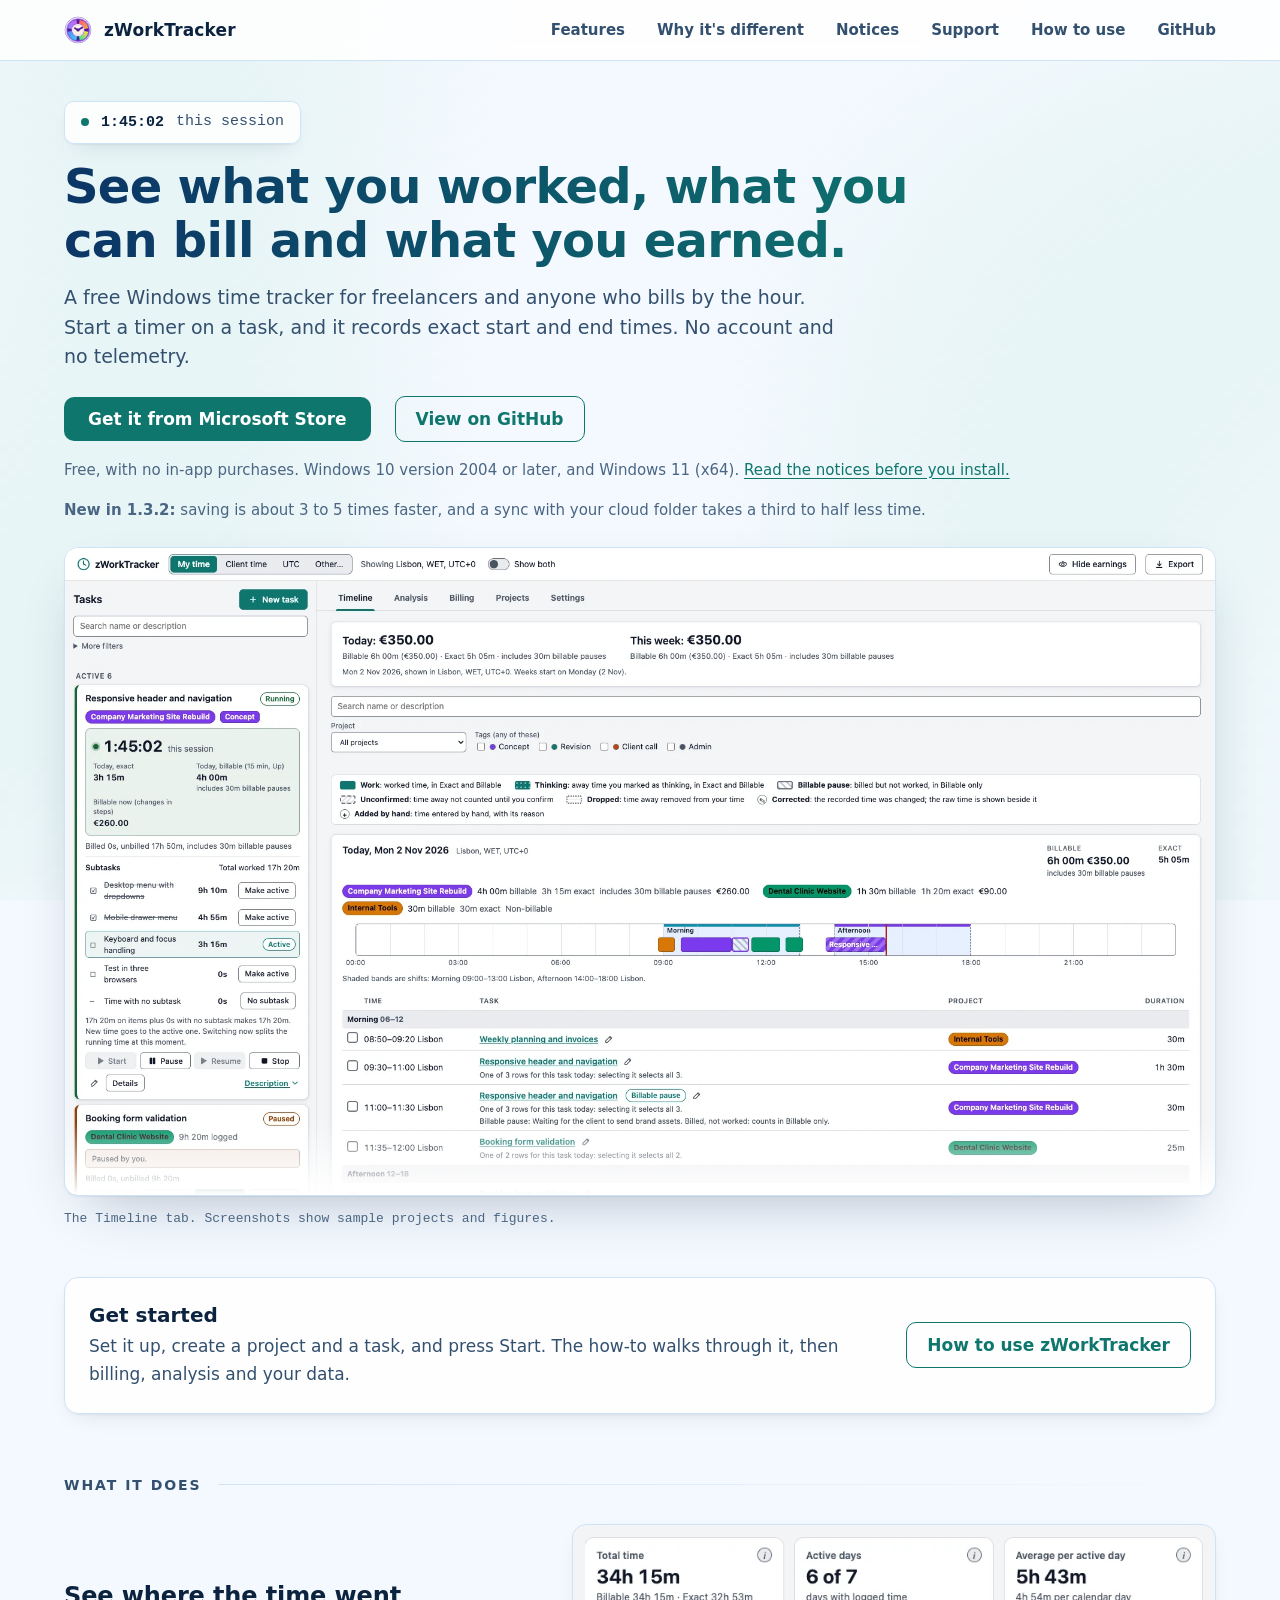
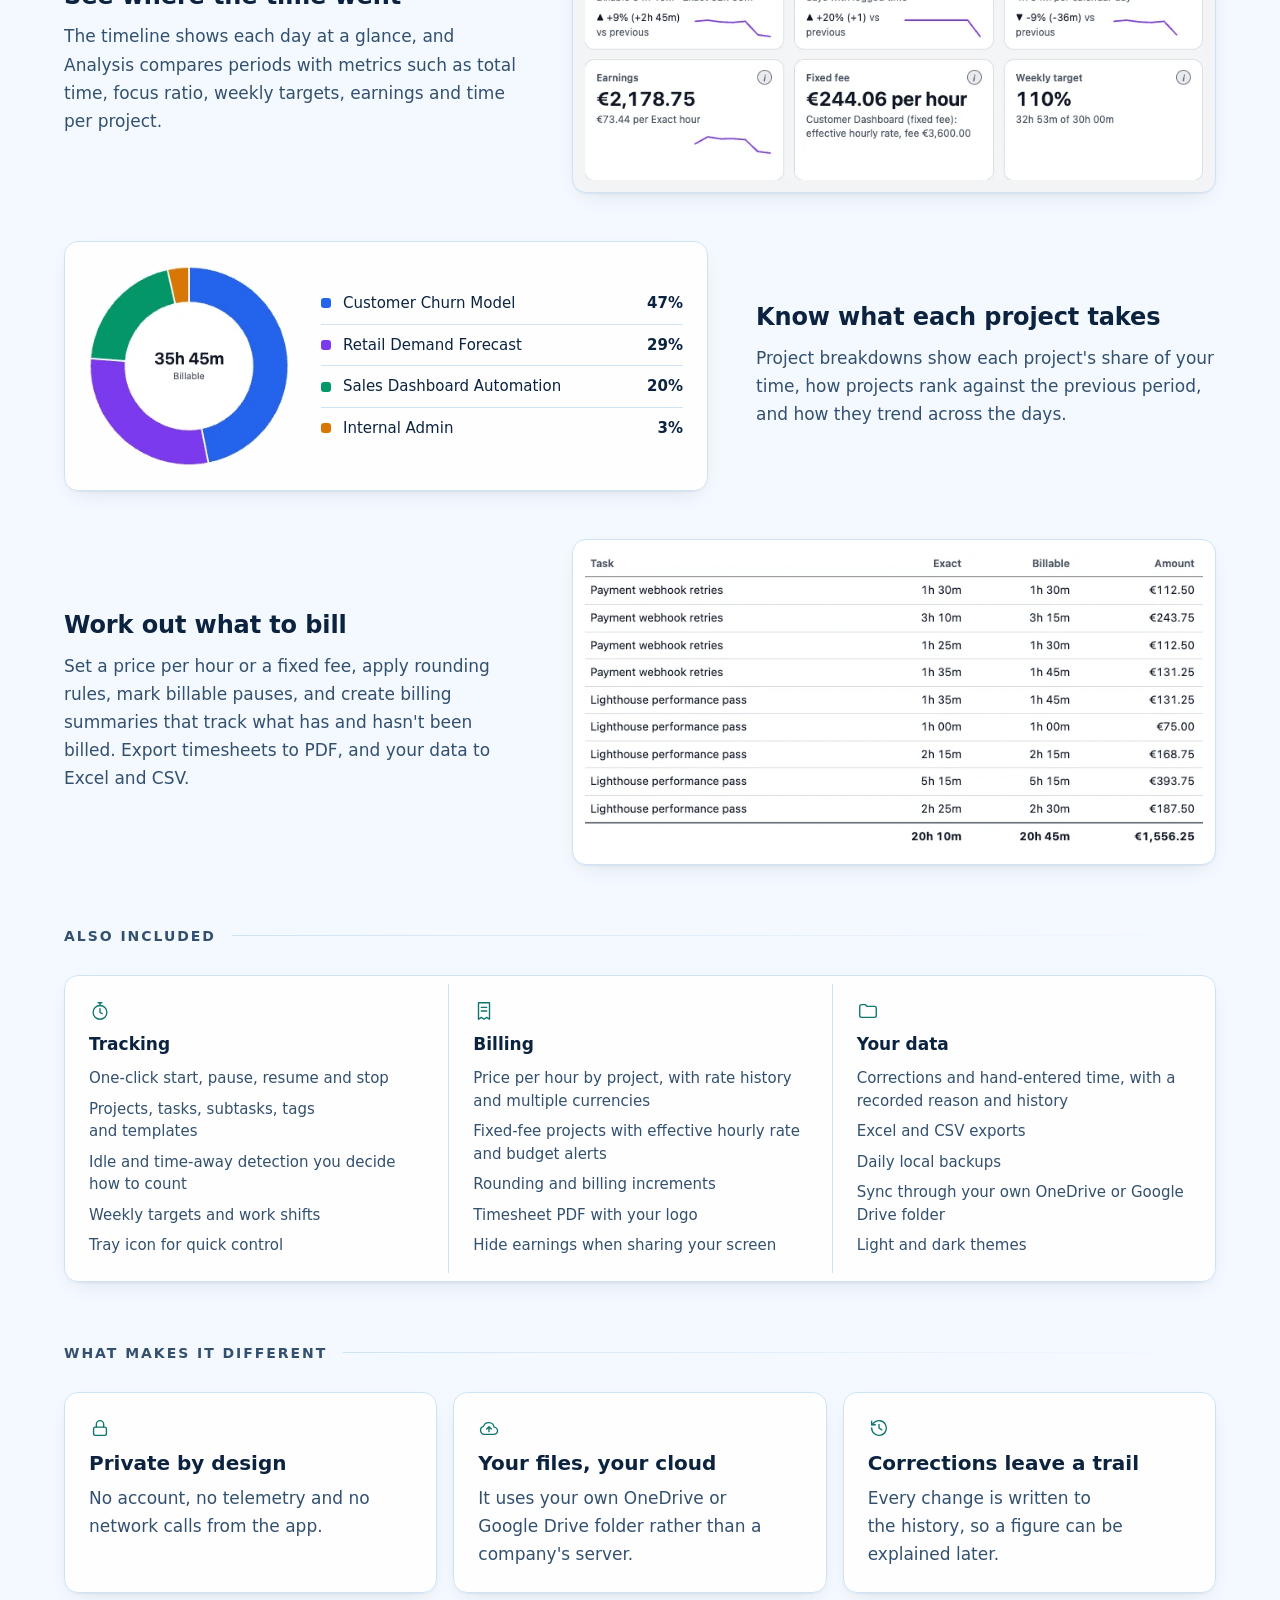
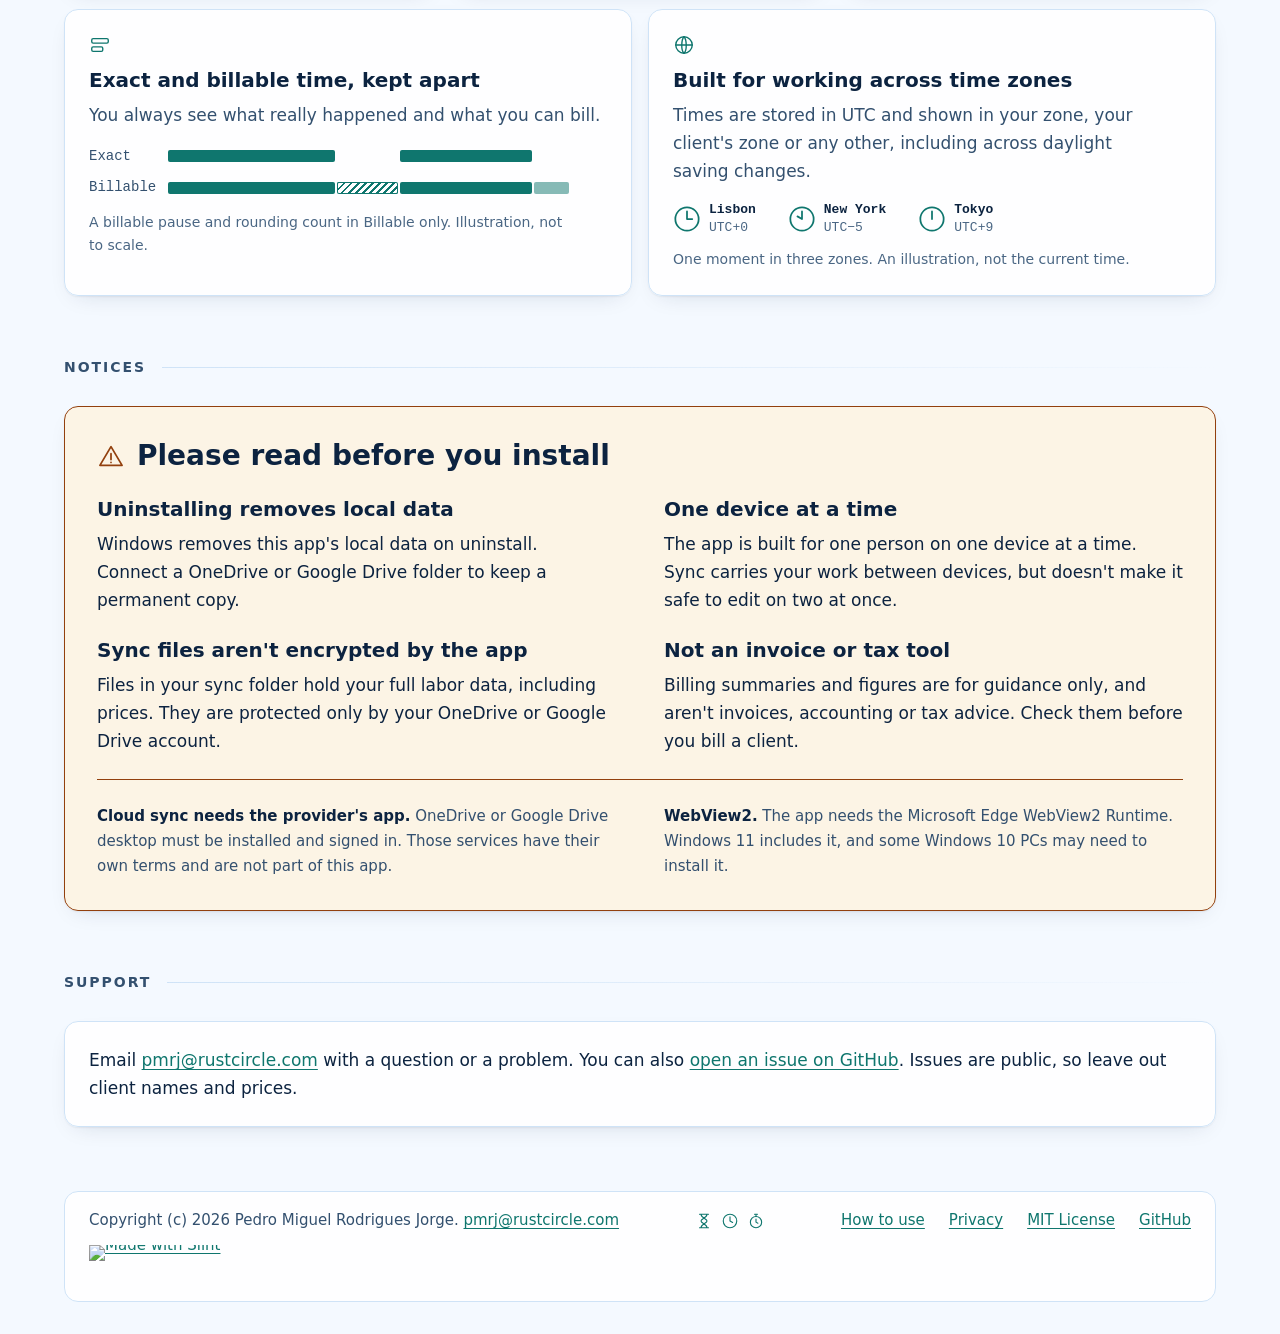
==== site/index.html @ cce9af79 "Set up the zWorkTracker 2.0 repository and write the plan MIT LICENSE, Rust .gitignore, the Slint ro" ====
<!doctype html>
<html lang="en">
<head>
  <meta charset="utf-8">
  <meta name="viewport" content="width=device-width, initial-scale=1">
  <meta name="color-scheme" content="light dark">
  <meta name="theme-color" media="(prefers-color-scheme: light)" content="#f4f9ff">
  <meta name="theme-color" media="(prefers-color-scheme: dark)" content="#0b1a2b">
  <title>zWorkTracker: free time tracker for Windows</title>
  <meta name="description" content="Track labor hours by project and task, see billable time and earnings, and export to Excel, CSV and PDF. Free for Windows. Runs locally with no account and no telemetry.">
  <link rel="canonical" href="https://z.rustcircle.com/">
  <meta property="og:type" content="website">
  <meta property="og:site_name" content="zWorkTracker">
  <meta property="og:title" content="zWorkTracker: free time tracker for Windows">
  <meta property="og:description" content="Track labor hours by project and task, see billable time and earnings, and export to Excel, CSV and PDF. Runs locally with no account and no telemetry.">
  <meta property="og:url" content="https://z.rustcircle.com/">
  <meta property="og:image" content="https://z.rustcircle.com/assets/og-image.jpg">
  <meta property="og:image:width" content="1200">
  <meta property="og:image:height" content="630">
  <meta property="og:image:alt" content="The zWorkTracker Timeline tab with a running timer and a day of tracked work.">
  <meta name="twitter:card" content="summary_large_image">
  <link rel="icon" type="image/svg+xml" href="assets/favicon.svg">
  <link rel="icon" type="image/png" sizes="64x64" href="assets/icon-64.png">
  <link rel="apple-touch-icon" href="assets/apple-touch-icon.png">
  <link rel="stylesheet" href="styles.css">
  <script src="liquid.js" defer></script>
</head>
<body>
  <a class="skip" href="#main">Skip to content</a>
  <canvas class="liquid" aria-hidden="true"></canvas>
  <header class="topbar">
    <div class="wrap topbar-in">
      <a class="brand" href="./"><img src="assets/logo.svg" width="28" height="28" alt=""><span>zWorkTracker</span></a>
      <nav aria-label="Main"><a class="nav-section" href="#features">Features</a><a class="nav-section" href="#different">Why it's different</a><a class="nav-section" href="#notices">Notices</a><a class="nav-section" href="#support">Support</a><a href="howto.html">How to use</a><a href="https://github.com/rustcircle/z-work-tracker">GitHub</a></nav>
    </div>
  </header>

  <main id="main">
    <section class="wrap intro">
      <!-- Decorative: a running timer in the app's style. It does not show real data. -->
      <p class="timer" aria-hidden="true"><span class="run-dot"></span><span class="digits">1:<span class="d"><span class="strip m10"><i>0</i><i>1</i><i>2</i><i>3</i><i>4</i><i>5</i></span></span><span class="d"><span class="strip m1"><i>0</i><i>1</i><i>2</i><i>3</i><i>4</i><i>5</i><i>6</i><i>7</i><i>8</i><i>9</i></span></span>:<span class="d"><span class="strip s10"><i>0</i><i>1</i><i>2</i><i>3</i><i>4</i><i>5</i></span></span><span class="d"><span class="strip s1"><i>0</i><i>1</i><i>2</i><i>3</i><i>4</i><i>5</i><i>6</i><i>7</i><i>8</i><i>9</i></span></span></span><span class="timer-note">this session</span></p>
      <h1>See what you worked, what you can bill and what you earned.</h1>
      <p class="lead">A free Windows time tracker for freelancers and anyone who bills by the hour. Start a timer on a task, and it records exact start and end times. No account and no telemetry.</p>
      <div class="actions">
        <a class="btn" href="https://apps.microsoft.com/detail/9P9RM9G0QBRC">Get it from Microsoft Store</a>
        <a class="btn-outline" href="https://github.com/rustcircle/z-work-tracker">View on GitHub</a>
      </div>
      <p class="req">Free, with no in-app purchases. Windows 10 version 2004 or later, and Windows 11 (x64). <a href="#notices">Read the notices before you install.</a></p>
      <p class="req"><b>New in 1.3.2:</b> saving is about 3 to 5 times faster, and a sync with your cloud folder takes a third to half less time.</p>
    </section>

    <figure class="wrap stage">
      <a class="shot" href="assets/timeline.webp"><picture><source media="(max-width: 640px)" srcset="assets/timeline-phone.webp" width="394" height="690"><img src="assets/timeline.webp" width="1920" height="1080" fetchpriority="high" alt="The zWorkTracker Timeline tab. A running task shows its session timer with exact and billable time. Beside it, the day's summary shows earnings, a coloured timeline of work and pauses, and a table of time entries."></picture></a>
      <figcaption>The Timeline tab. Screenshots show sample projects and figures.</figcaption>
    </figure>

    <section class="wrap start" aria-labelledby="start-title">
      <div class="card start-card">
        <div>
          <h2 id="start-title">Get started</h2>
          <p>Set it up, create a project and a task, and press Start. The how-to walks through it, then billing, analysis and your data.</p>
        </div>
        <a class="btn-outline" href="howto.html">How to use zWorkTracker</a>
      </div>
    </section>

    <section id="features" class="wrap section" aria-labelledby="features-title">
      <h2 id="features-title" class="label">What it does</h2>

      <div class="row">
        <div class="row-copy">
          <h3>See where the time went</h3>
          <p>The timeline shows each day at a glance, and Analysis compares periods with metrics such as total time, focus ratio, weekly targets, earnings and time per project.</p>
        </div>
        <div class="shot tiles"><picture><source media="(max-width: 640px)" srcset="assets/analysis-phone.webp" width="244" height="298"><img src="assets/analysis.webp" width="757" height="298" loading="lazy" decoding="async" alt="Analysis cards for total time, active days, average per active day, earnings, fixed fee and weekly target, with changes compared with the previous period."></picture></div>
      </div>

      <div class="row flip">
        <div class="row-copy">
          <h3>Know what each project takes</h3>
          <p>Project breakdowns show each project's share of your time, how projects rank against the previous period, and how they trend across the days.</p>
        </div>
        <div class="card ring">
          <img class="ring-img" src="assets/project-ring.webp" width="242" height="242" loading="lazy" decoding="async" alt="A donut chart from Analysis showing each project's share of 35h 45m of billable time.">
          <ul class="legend">
            <li><i class="s1c"></i><span>Customer Churn Model</span><b>47%</b></li>
            <li><i class="s2c"></i><span>Retail Demand Forecast</span><b>29%</b></li>
            <li><i class="s3c"></i><span>Sales Dashboard Automation</span><b>20%</b></li>
            <li><i class="s4c"></i><span>Internal Admin</span><b>3%</b></li>
          </ul>
        </div>
      </div>

      <div class="row">
        <div class="row-copy">
          <h3>Work out what to bill</h3>
          <p>Set a price per hour or a fixed fee, apply rounding rules, mark billable pauses, and create billing summaries that track what has and hasn't been billed. Export timesheets to PDF, and your data to Excel and CSV.</p>
        </div>
        <div class="shot"><picture><source media="(max-width: 640px)" srcset="assets/billing-phone.webp" width="432" height="358"><img src="assets/billing.webp" width="737" height="358" loading="lazy" decoding="async" alt="A billing table listing tasks with exact time, billable time and amount for each day, and a total row."></picture></div>
      </div>

      <h3 class="label also-label">Also included</h3>
      <div class="card also">
        <div>
          <h4><svg class="i" aria-hidden="true" focusable="false" width="22" height="22" viewBox="0 0 24 24"><circle cx="12" cy="13.5" r="7.5"/><path d="M10 3h4M12 3v3M12 9.5v4l2.5 1.5"/></svg>Tracking</h4>
          <ul>
            <li>One-click start, pause, resume and stop</li>
            <li>Projects, tasks, subtasks, tags and templates</li>
            <li>Idle and time-away detection you decide how to count</li>
            <li>Weekly targets and work shifts</li>
            <li>Tray icon for quick control</li>
          </ul>
        </div>
        <div>
          <h4><svg class="i" aria-hidden="true" focusable="false" width="22" height="22" viewBox="0 0 24 24"><path d="M6 3h12v18l-3-2-3 2-3-2-3 2Z"/><path d="M9 8h6M9 12h6"/></svg>Billing</h4>
          <ul>
            <li>Price per hour by project, with rate history and multiple currencies</li>
            <li>Fixed-fee projects with effective hourly rate and budget alerts</li>
            <li>Rounding and billing increments</li>
            <li>Timesheet PDF with your logo</li>
            <li>Hide earnings when sharing your screen</li>
          </ul>
        </div>
        <div>
          <h4><svg class="i" aria-hidden="true" focusable="false" width="22" height="22" viewBox="0 0 24 24"><path d="M3 7a2 2 0 0 1 2-2h4l2 2h8a2 2 0 0 1 2 2v8a2 2 0 0 1-2 2H5a2 2 0 0 1-2-2Z"/></svg>Your data</h4>
          <ul>
            <li>Corrections and hand-entered time, with a recorded reason and history</li>
            <li>Excel and CSV exports</li>
            <li>Daily local backups</li>
            <li>Sync through your own OneDrive or Google Drive folder</li>
            <li>Light and dark themes</li>
          </ul>
        </div>
      </div>
    </section>

    <section id="different" class="wrap section" aria-labelledby="different-title">
      <h2 id="different-title" class="label">What makes it different</h2>
      <div class="points">
        <article class="card"><svg class="i" aria-hidden="true" focusable="false" width="22" height="22" viewBox="0 0 24 24"><rect x="5" y="11" width="14" height="9" rx="2"/><path d="M8 11V8a4 4 0 0 1 8 0v3"/></svg><h3>Private by design</h3><p>No account, no telemetry and no network calls from the app.</p></article>
        <article class="card"><svg class="i" aria-hidden="true" focusable="false" width="22" height="22" viewBox="0 0 24 24"><path d="M7 19h10a4 4 0 0 0 .6-8A6 6 0 0 0 6 10.2 4.5 4.5 0 0 0 7 19Z"/><path d="M12 16v-5M9.5 13.2 12 10.7l2.5 2.5"/></svg><h3>Your files, your cloud</h3><p>It uses your own OneDrive or Google Drive folder rather than a company's server.</p></article>
        <article class="card"><svg class="i" aria-hidden="true" focusable="false" width="22" height="22" viewBox="0 0 24 24"><path d="M4 12a8 8 0 1 0 2.5-5.8L4 8.5"/><path d="M4 4.5v4h4M12 8v4l3 2"/></svg><h3>Corrections leave a trail</h3><p>Every change is written to the history, so a figure can be explained later.</p></article>
      </div>
      <div class="demos">
        <article class="card"><svg class="i" aria-hidden="true" focusable="false" width="22" height="22" viewBox="0 0 24 24"><rect x="3" y="5" width="18" height="5" rx="1.5"/><rect x="3" y="14" width="12" height="5" rx="1.5"/></svg><h3>Exact and billable time, kept apart</h3><p>You always see what really happened and what you can bill.</p>
            <div class="bars" aria-hidden="true">
              <span>Exact</span><div class="bar"><i class="w b38"></i><i class="gap b14"></i><i class="w b30"></i></div>
              <span>Billable</span><div class="bar"><i class="w b38"></i><i class="p b14"></i><i class="w b30"></i><i class="r b8"></i></div>
            </div>
            <p class="note">A billable pause and rounding count in Billable only. Illustration, not to scale.</p>
          </article>
        <article class="card"><svg class="i" aria-hidden="true" focusable="false" width="22" height="22" viewBox="0 0 24 24"><circle cx="12" cy="12" r="9"/><path d="M3 12h18M12 3c3 3 3.5 15 0 18M12 3c-3 3-3.5 15 0 18"/></svg><h3>Built for working across time zones</h3><p>Times are stored in UTC and shown in your zone, your client's zone or any other, including across daylight saving changes.</p>
          <div class="world" aria-hidden="true"><div class="wclock"><svg class="i" width="28" height="28" viewBox="0 0 24 24"><circle cx="12" cy="12" r="10"/><path d="M12 12V5.5M12 12L16.5 12"/></svg><span><b>Lisbon</b><br>UTC+0</span></div><div class="wclock"><svg class="i" width="28" height="28" viewBox="0 0 24 24"><circle cx="12" cy="12" r="10"/><path d="M12 12V5.5M12 12L8.1 9.75"/></svg><span><b>New York</b><br>UTC&minus;5</span></div><div class="wclock"><svg class="i" width="28" height="28" viewBox="0 0 24 24"><circle cx="12" cy="12" r="10"/><path d="M12 12V5.5M12 12L12 8"/></svg><span><b>Tokyo</b><br>UTC+9</span></div></div>
          <p class="note">One moment in three zones. An illustration, not the current time.</p>
        </article>
      </div>
    </section>

    <section id="notices" class="wrap section" aria-labelledby="notices-title">
      <h2 id="notices-title" class="label">Notices</h2>
      <div class="card notices">
        <p class="notices-title"><svg class="i" aria-hidden="true" focusable="false" width="28" height="28" viewBox="0 0 24 24"><path d="M12 4 2.5 20h19L12 4Z"/><path d="M12 10v5M12 17.5v.01"/></svg>Please read before you install</p>
        <ul class="notice-list">
          <li><h3>Uninstalling removes local data</h3><p>Windows removes this app's local data on uninstall. Connect a OneDrive or Google Drive folder to keep a permanent copy.</p></li>
          <li><h3>One device at a time</h3><p>The app is built for one person on one device at a time. Sync carries your work between devices, but doesn't make it safe to edit on two at once.</p></li>
          <li><h3>Sync files aren't encrypted by the app</h3><p>Files in your sync folder hold your full labor data, including prices. They are protected only by your OneDrive or Google Drive account.</p></li>
          <li><h3>Not an invoice or tax tool</h3><p>Billing summaries and figures are for guidance only, and aren't invoices, accounting or tax advice. Check them before you bill a client.</p></li>
        </ul>
        <div class="more">
          <p><b>Cloud sync needs the provider's app.</b> OneDrive or Google Drive desktop must be installed and signed in. Those services have their own terms and are not part of this app.</p>
          <p><b>WebView2.</b> The app needs the Microsoft Edge WebView2 Runtime. Windows 11 includes it, and some Windows 10 PCs may need to install it.</p>
        </div>
      </div>
    </section>

    <section id="support" class="wrap section" aria-labelledby="support-title">
      <h2 id="support-title" class="label">Support</h2>
      <div class="card support">
        <p>Email <a href="mailto:pmrj@rustcircle.com">pmrj@rustcircle.com</a> with a question or a problem. You can also <a href="https://github.com/rustcircle/z-work-tracker/issues">open an issue on GitHub</a>. Issues are public, so leave out client names and prices.</p>
      </div>
    </section>
  </main>

  <footer class="wrap footer">
    <div class="footer-in">
      <p>Copyright (c) 2026 Pedro Miguel Rodrigues Jorge. <a href="mailto:pmrj@rustcircle.com">pmrj@rustcircle.com</a></p>
      <p class="trio" aria-hidden="true"><svg class="i" aria-hidden="true" focusable="false" width="18" height="18" viewBox="0 0 24 24"><path d="M6 3h12M6 21h12M8 3c0 5 8 6 8 9s-8 4-8 9M16 3c0 5-8 6-8 9s8 4 8 9"/></svg><svg class="i" aria-hidden="true" focusable="false" width="18" height="18" viewBox="0 0 24 24"><circle cx="12" cy="12" r="9"/><path d="M12 6.5V12l3.5 2"/></svg><svg class="i" aria-hidden="true" focusable="false" width="18" height="18" viewBox="0 0 24 24"><circle cx="12" cy="13.5" r="7.5"/><path d="M10 3h4M12 3v3M12 9.5v4l2.5 1.5"/></svg></p>
      <nav aria-label="Footer"><a href="howto.html">How to use</a><a href="privacy.html">Privacy</a><a href="https://github.com/rustcircle/z-work-tracker/blob/main/LICENSE">MIT License</a><a href="https://github.com/rustcircle/z-work-tracker">GitHub</a></nav>
      <a class="made-with-slint" href="https://slint.dev" target="_blank" rel="noopener" title="zWorkTracker's interface is built with Slint">
        <picture>
          <source media="(prefers-color-scheme: dark)" srcset="https://raw.githubusercontent.com/slint-ui/slint/master/logo/MadeWithSlint-logo-dark.svg">
          <img src="https://raw.githubusercontent.com/slint-ui/slint/master/logo/MadeWithSlint-logo-light.svg" alt="Made with Slint" height="40" loading="lazy">
        </picture>
      </a>
    </div>
  </footer>
</body>
</html>
---- site/styles.css ----
/* zWorkTracker site. A pale, quiet ground with glass cards, in the same family as rustcircle.com,
   with the app's teal as the accent. Spacing: 8 12 16 24 32 48 64 96. Content width 1152. */

:root {
  color-scheme: light dark;
  --bg: #f4f9ff;
  --liquid: #e8f5f6;
  --surface: rgb(255 255 255 / .86);
  --surface-solid: #ffffff;
  --line: #cfe3f7;
  --ink: #0c2340;
  --ink-2: #33506f;
  --ink-3: #4a6684;
  --accent: #0f766e;
  --accent-hover: #0b5f58;
  --on-accent: #ffffff;
  --focus: #0b5fae;
  --warn: #92400e;
  --notice: rgb(253 243 227 / .9);
  --grad-1: #0b3566;
  --grad-2: #0f766e;
  --shadow: 0 1px 2px rgb(12 35 64 / .06), 0 8px 24px -12px rgb(12 35 64 / .18);
  --shadow-lg: 0 1px 2px rgb(12 35 64 / .06), 0 24px 56px -24px rgb(12 35 64 / .3);
  --f-sans: 'Segoe UI Variable Text', 'Segoe UI', system-ui, -apple-system, 'Helvetica Neue', Arial, 'Noto Sans', sans-serif;
  --f-mono: ui-monospace, 'SF Mono', 'Cascadia Mono', Menlo, Consolas, monospace;
}
@media (prefers-color-scheme: dark) {
  :root {
    --bg: #0b1a2b;
    --liquid: #0d2132;
    --surface: rgb(18 36 56 / .86);
    --surface-solid: #122438;
    --line: #234463;
    --ink: #e8f1fb;
    --ink-2: #b6c8dc;
    --ink-3: #9fb4ca;
    --accent: #2dd4bf;
    --accent-hover: #5eead4;
    --on-accent: #06201d;
    --focus: #7cc7ff;
    --warn: #fbbf24;
    --notice: rgb(44 36 22 / .9);
    --grad-1: #e8f1fb;
    --grad-2: #5eead4;
    --shadow: 0 1px 2px rgb(0 0 0 / .3), 0 8px 24px -12px rgb(0 0 0 / .6);
    --shadow-lg: 0 1px 2px rgb(0 0 0 / .3), 0 24px 56px -24px rgb(0 0 0 / .7);
  }
}

*, *::before, *::after { box-sizing: border-box; }
html {
  -webkit-text-size-adjust: 100%; scroll-behavior: smooth;
  background: radial-gradient(60vw 50vw at 75% 20%, var(--liquid), transparent), radial-gradient(50vw 50vw at 15% 75%, var(--liquid), transparent), var(--bg);
  background-attachment: fixed;
}
body { display: flex; flex-direction: column; min-height: 100vh; margin: 0; color: var(--ink); font: 1.0625rem/1.65 var(--f-sans); overflow-wrap: break-word; }
img, svg { display: block; max-width: 100%; }
img { height: auto; }
p { margin: 0; }
h1, h2, h3 { margin: 0; text-wrap: balance; }
p, li { text-wrap: pretty; }
h3 { font-size: 1.25rem; line-height: 1.25; font-weight: 600; }
a { color: var(--accent); text-underline-offset: .18em; }
a:hover { color: var(--accent-hover); }
:focus-visible { outline: 2px solid var(--focus); outline-offset: 2px; border-radius: 4px; }
section[id] { scroll-margin-top: 80px; }

.wrap { width: min(100%, 1200px); margin-inline: auto; padding-inline: 24px; }
.liquid { display: none; position: fixed; inset: 0; z-index: -1; width: 100%; height: 100%; pointer-events: none; }
.liquid.on { display: block; }
.skip { position: absolute; left: 16px; top: -64px; z-index: 10; background: var(--surface-solid); padding: 8px 16px; border-radius: 8px; }
.skip:focus { top: 8px; }

.i { flex: none; fill: none; stroke: currentColor; stroke-width: 1.5; stroke-linecap: round; stroke-linejoin: round; }
.card { padding: 24px; background: var(--surface); border: 1px solid var(--line); border-radius: 14px; box-shadow: var(--shadow); }

/* ---------- Top bar ---------- */
.topbar { position: sticky; top: 0; z-index: 5; background: var(--surface); border-bottom: 1px solid var(--line); -webkit-backdrop-filter: blur(10px); backdrop-filter: blur(10px); }
.topbar-in { display: flex; align-items: center; justify-content: space-between; gap: 16px; height: 60px; }
.brand { display: inline-flex; align-items: center; gap: 12px; color: var(--ink); font-weight: 650; letter-spacing: .01em; text-decoration: none; }
.brand img { border-radius: 7px; }
.topbar nav { display: flex; gap: 32px; font-size: .9375rem; font-weight: 600; }
.topbar nav a { color: var(--ink-2); text-decoration: none; padding-block: 8px; }
.topbar nav a:hover { color: var(--accent); }

/* ---------- Intro ---------- */
.intro { padding-block: 40px 24px; animation: rise .7s cubic-bezier(.2, .8, .2, 1) both; }
.timer { display: inline-flex; align-items: center; gap: 12px; padding: 8px 16px; font-family: var(--f-mono); font-size: .9375rem; background: var(--surface); border: 1px solid var(--line); border-radius: 10px; box-shadow: var(--shadow); }
.timer-note { color: var(--ink-2); }
h1 {
  margin-top: 16px; max-width: 920px;
  font-size: clamp(2.125rem, 1.6rem + 2vw, 3rem); line-height: 1.12; font-weight: 700; letter-spacing: -.015em;
  color: var(--grad-1);
  background: linear-gradient(95deg, var(--grad-1), var(--grad-2)); -webkit-background-clip: text; background-clip: text; -webkit-text-fill-color: transparent;
}
.lead { margin-top: 16px; max-width: 800px; font-size: 1.1875rem; line-height: 1.55; color: var(--ink-2); }
.actions { display: flex; flex-wrap: wrap; align-items: center; gap: 16px 24px; margin-top: 24px; }
.btn { display: inline-flex; align-items: center; min-height: 44px; padding: 8px 24px; border-radius: 10px; background: var(--accent); color: var(--on-accent); font-weight: 600; text-decoration: none; transition: background-color .15s ease; }
.btn:hover { background: var(--accent-hover); color: var(--on-accent); }
.status { display: inline-flex; align-items: center; min-height: 44px; padding: 8px 16px; font-family: var(--f-mono); font-size: .875rem; color: var(--ink-2); background: var(--surface); border: 1px solid var(--line); border-radius: 10px; }
.req { margin-top: 16px; font-size: .9375rem; color: var(--ink-3); }

.digits { --h: 1.3em; display: inline-flex; font-weight: 600; line-height: var(--h); font-variant-numeric: tabular-nums; }
.d { display: inline-block; height: var(--h); overflow: hidden; }
.strip { display: block; }
.strip i { display: block; height: var(--h); font-style: normal; }
.s1  { transform: translateY(calc(var(--h) * -2)); animation: roll10 10s steps(10) -2s infinite; }
.s10 { animation: roll6 60s steps(6) -2s infinite; }
.m1  { transform: translateY(calc(var(--h) * -5)); animation: roll10 600s steps(10) -302s infinite; }
.m10 { transform: translateY(calc(var(--h) * -4)); animation: roll6 3600s steps(6) -2702s infinite; }
.run-dot { width: 8px; height: 8px; border-radius: 50%; background: var(--accent); animation: pulse 2s ease-in-out infinite; }
@keyframes roll10 { from { transform: translateY(0); } to { transform: translateY(calc(var(--h) * -10)); } }
@keyframes roll6 { from { transform: translateY(0); } to { transform: translateY(calc(var(--h) * -6)); } }
@keyframes pulse { 50% { opacity: .4; } }
@keyframes rise { from { opacity: 0; transform: translateY(8px); } }

/* ---------- Screenshots ---------- */
picture { display: block; }
.shot { display: block; overflow: hidden; background: var(--surface-solid); border: 1px solid var(--line); border-radius: 14px; box-shadow: var(--shadow); transition: border-color .15s ease; }
a.shot:hover { border-color: var(--accent); }
.shot img { width: 100%; }
.row .shot { padding: 12px; }
.tiles { background: #f3f4f6; }

/* The project share ring: the capture's ring, with its legend as real text. */
.ring { display: flex; align-items: center; gap: 32px; }
.ring-img { flex: none; width: 200px; height: 200px; border-radius: 50%; }
.legend { flex: 1; min-width: 0; margin: 0; padding: 0; list-style: none; font-size: .9375rem; }
.legend li { display: flex; align-items: baseline; gap: 12px; padding-block: 8px; }
.legend li + li { border-top: 1px solid var(--line); }
.legend i { flex: none; width: 10px; height: 10px; border-radius: 3px; align-self: center; }
.legend span { flex: 1; min-width: 0; }
.legend b { font-weight: 600; font-variant-numeric: tabular-nums; }
.s1c { background: #2563eb; } .s2c { background: #7c3aed; } .s3c { background: #059669; } .s4c { background: #d97706; }
.stage { margin-block: 0; }
.stage .shot { box-shadow: var(--shadow-lg); }
/* The capture stops mid-row, so it fades out instead of cutting through a button. */
@media (min-width: 641px) { .stage img { -webkit-mask-image: linear-gradient(#000 calc(100% - 72px), transparent); mask-image: linear-gradient(#000 calc(100% - 72px), transparent); } }
.stage figcaption { margin-top: 12px; font-family: var(--f-mono); font-size: .8125rem; color: var(--ink-3); }

/* ---------- Sections ---------- */
.section { padding-top: 64px; }
.label { display: flex; align-items: center; gap: 16px; font-size: .875rem; line-height: 1; font-weight: 700; letter-spacing: .14em; text-transform: uppercase; color: var(--ink-2); }
.label::after { content: ''; flex: 1; height: 1px; background: linear-gradient(90deg, var(--line), transparent); }

.row { display: grid; grid-template-columns: minmax(0, 5fr) minmax(0, 7fr); gap: 48px; align-items: center; margin-top: 32px; }
.row + .row { margin-top: 48px; }
.row.flip { grid-template-columns: minmax(0, 7fr) minmax(0, 5fr); }
.row.flip .row-copy { order: 2; }
.row-copy h3 { font-size: 1.5rem; line-height: 1.2; font-weight: 650; letter-spacing: -.005em; }
.row-copy p { margin-top: 12px; color: var(--ink-2); }

.also-label { margin-top: 64px; }
.also { display: grid; grid-template-columns: repeat(3, minmax(0, 1fr)); gap: 0; margin-top: 32px; padding: 8px 0; }
.also > div { padding: 16px 24px; }
.also > div + div { border-left: 1px solid var(--line); }
.also h4 { margin: 0; font-size: 1.0625rem; line-height: 1.25; font-weight: 600; }
.also .i { color: var(--accent); margin-bottom: 12px; }
.also ul { margin: 12px 0 0; padding: 0; list-style: none; color: var(--ink-2); font-size: .9375rem; line-height: 1.5; }
.also li { margin-top: 8px; }

.points, .demos { display: grid; gap: 16px; }
.points { grid-template-columns: repeat(3, minmax(0, 1fr)); margin-top: 32px; }
.demos { grid-template-columns: repeat(2, minmax(0, 1fr)); margin-top: 16px; }
.points .i, .demos > article > .i { color: var(--accent); margin-bottom: 12px; }
.points p, .demos p { margin-top: 8px; color: var(--ink-2); }
.demos .note { margin-top: 12px; font-size: .875rem; color: var(--ink-3); }
.bars { margin-top: 16px; display: grid; grid-template-columns: auto minmax(0, 1fr); align-items: center; gap: 8px 12px; font-family: var(--f-mono); font-size: .875rem; color: var(--ink-2); }
.bar { display: flex; gap: 2px; height: 12px; }
.bar i { display: block; height: 100%; border-radius: 2px; }
.b38 { width: 38%; } .b30 { width: 30%; } .b14 { width: 14%; } .b8 { width: 8%; }
.bar .w { background: var(--accent); }
.bar .p { background: repeating-linear-gradient(135deg, var(--accent) 0 2px, transparent 2px 5px); box-shadow: inset 0 0 0 1px var(--accent); }
.bar .r { background: var(--accent); opacity: .5; }
.world { display: flex; flex-wrap: wrap; gap: 12px 32px; margin-top: 16px; }
.wclock { display: flex; align-items: center; gap: 8px; font-family: var(--f-mono); font-size: .8125rem; line-height: 1.35; color: var(--ink-3); }
.wclock b { color: var(--ink); font-weight: 600; }
.wclock .i { margin: 0; color: var(--accent); }

/* ---------- Notices ---------- */
.notices { margin-top: 32px; padding: 32px; background: var(--notice); border-color: var(--warn); }
.notices-title { display: flex; align-items: center; gap: 12px; font-size: clamp(1.375rem, 1.2rem + .8vw, 1.75rem); line-height: 1.2; font-weight: 700; }
.notices-title .i { color: var(--warn); }
.notice-list { display: grid; grid-template-columns: repeat(2, minmax(0, 1fr)); gap: 24px 48px; margin: 24px 0 0; padding: 0; list-style: none; }
.notice-list p { margin-top: 8px; }
.more { display: grid; grid-template-columns: repeat(2, minmax(0, 1fr)); gap: 12px 48px; margin-top: 24px; padding-top: 24px; border-top: 1px solid var(--warn); font-size: .9375rem; color: var(--ink-2); }
.more b { color: var(--ink); font-weight: 600; }

.support { margin-top: 32px; }


/* ---------- Get started pointer ---------- */
.btn-outline { flex: none; display: inline-flex; align-items: center; min-height: 44px; padding: 8px 20px; border: 1px solid var(--accent); border-radius: 10px; color: var(--accent); font-weight: 600; text-decoration: none; transition: background-color .15s ease, color .15s ease; }
.btn-outline:hover { background: var(--accent); color: var(--on-accent); }
.start { padding-top: 48px; }
.start-card { display: flex; align-items: center; justify-content: space-between; gap: 16px 48px; }
.start-card h2 { font-size: 1.25rem; line-height: 1.3; font-weight: 650; }
.start-card p { margin-top: 4px; color: var(--ink-2); }
.topbar nav a[aria-current="page"] { color: var(--accent); }

/* ---------- How-to ---------- */
.doc { max-width: 798px; padding-block: 48px 0; }
.doc-head .lead { max-width: none; }
.doc h1 { margin-top: 0; }
.toc { margin-top: 32px; }
.toc-title { font-size: .875rem; line-height: 1; font-weight: 700; letter-spacing: .14em; text-transform: uppercase; color: var(--ink-2); }
.toc-grid { display: grid; grid-template-columns: repeat(3, minmax(0, 1fr)); gap: 24px 32px; margin-top: 16px; }
.toc-group { font-weight: 650; }
.toc ul { margin: 8px 0 0; padding: 0; list-style: none; font-size: .9375rem; line-height: 1.45; }
.toc li { margin-top: 6px; }
.toc li a { color: var(--ink-2); text-decoration: none; }
.toc li a:hover { color: var(--accent); text-decoration: underline; }
.doc-section { padding-top: 64px; scroll-margin-top: 80px; }
.doc h3 { margin-top: 40px; scroll-margin-top: 80px; font-size: 1.375rem; line-height: 1.25; font-weight: 650; }
.doc-section > .label + h3 { margin-top: 24px; }
.doc p, .doc .plain, .doc .steps, .callout { max-width: 38rem; }
.doc h3 + p, .doc p + p, .doc p + ul, .doc p + ol, .doc ol + p, .doc ul + p, .doc .table-wrap + p, .doc-figure + p, .doc h3 + ol, .doc h3 + .table-wrap { margin-top: 12px; }
.doc p { color: var(--ink-2); }
.doc b { color: var(--ink); font-weight: 600; }
.steps { margin: 0; padding-left: 24px; color: var(--ink-2); }
.steps li { margin-top: 8px; padding-left: 4px; }
.steps li::marker { color: var(--accent); font-weight: 600; font-variant-numeric: tabular-nums; }
.plain { margin: 0; padding-left: 20px; color: var(--ink-2); }
.plain li { margin-top: 8px; }
.plain li::marker { color: var(--accent); }
.callout { margin-top: 16px !important; padding: 12px 16px; border-left: 3px solid var(--warn); background: var(--notice); border-radius: 0 10px 10px 0; color: var(--ink) !important; }
.table-wrap { overflow-x: auto; background: var(--surface); border: 1px solid var(--line); border-radius: 14px; }
.doc table { width: 100%; border-collapse: collapse; font-size: .9375rem; }
.doc th, .doc td { padding: 10px 16px; text-align: left; vertical-align: top; }
.doc th { font-weight: 600; color: var(--ink); border-bottom: 1px solid var(--line); }
.doc tbody tr + tr td { border-top: 1px solid var(--line); }
.doc td { color: var(--ink-2); }
.doc-figure { margin: 24px 0 0; }
.doc-figure img { width: 100%; border: 1px solid var(--line); border-radius: 14px; box-shadow: var(--shadow); background: var(--surface-solid); }
.doc-figure-sm { max-width: 600px; }
.doc-figure figcaption { margin-top: 8px; font-family: var(--f-mono); font-size: .8125rem; color: var(--ink-3); }
.doc .back { margin-top: 24px; font-family: var(--f-mono); font-size: .8125rem; }
.doc-end { margin-top: 64px; padding-top: 24px; border-top: 1px solid var(--line); }

/* ---------- Footer ---------- */
.footer { padding-block: 64px 32px; }
.footer-in { display: flex; flex-wrap: wrap; align-items: center; justify-content: space-between; gap: 12px 32px; padding: 16px 24px; font-size: .9375rem; color: var(--ink-2); background: var(--surface); border: 1px solid var(--line); border-radius: 14px; }
.footer nav { display: flex; flex-wrap: wrap; gap: 4px 24px; }
.trio { display: inline-flex; gap: 8px; color: var(--accent); }

/* ---------- Privacy ---------- */
body > main { flex: 1 0 auto; width: 100%; }
.policy-title { margin: 0 0 24px; }
.policy { max-width: 760px; padding: 32px; }
.policy p + p { margin-top: 16px; }

/* ---------- Narrow screens ---------- */
@media (max-width: 860px) {
  .nav-section { display: none; }
  .intro { padding-block: 32px; }
  .section { padding-top: 48px; }
  .lead { font-size: 1.0625rem; }
  .row, .row.flip { grid-template-columns: minmax(0, 1fr); gap: 16px; margin-top: 24px; }
  .row + .row { margin-top: 32px; }
  .row.flip .row-copy { order: 0; }
  .also, .points, .demos, .notice-list, .more { grid-template-columns: minmax(0, 1fr); }
  .also-label { margin-top: 48px; }
  .also > div { padding: 16px 24px; }
  .also > div + div { border-left: 0; border-top: 1px solid var(--line); }
  .notices { padding: 24px; }
  .start-card { flex-direction: column; align-items: flex-start; }
  .toc-grid { grid-template-columns: repeat(2, minmax(0, 1fr)); }
  .doc { padding-top: 32px; }
  .doc-section { padding-top: 48px; }
  .footer { padding-top: 48px; }
  .footer-in { align-items: flex-start; flex-direction: column; }
  .trio { display: none; }
}
@media (max-width: 640px) {
  .wrap { padding-inline: 16px; }
  .toc-grid { grid-template-columns: minmax(0, 1fr); }
  .doc-figure picture img[src$="timeline.webp"] { max-width: 400px; }
  .doc th, .doc td { padding: 8px 12px; }
  .ring { flex-direction: column; gap: 16px; align-items: stretch; }
  .ring-img { margin-inline: auto; }
  .row .shot { padding: 12px; }
  .world { display: grid; grid-template-columns: repeat(3, minmax(0, 1fr)); gap: 8px; }
  .wclock { flex-direction: column; align-items: flex-start; }
  .stage .shot { max-width: 400px; margin-inline: auto; }
}

@media (prefers-reduced-motion: reduce) {
  html { scroll-behavior: auto; }
  *, *::before, *::after { animation: none !important; transition: none !important; }
}
@media (prefers-color-scheme: dark) {
  /* The app screenshots are light-theme captures: take the glare off on a dark page. */
  .shot img, .ring-img { filter: brightness(.86); }
  .stage img { -webkit-mask-image: linear-gradient(#000 calc(100% - 32px), transparent); mask-image: linear-gradient(#000 calc(100% - 32px), transparent); }
  .row .shot { background: #dbdbdb; }
  .row .tiles { background: #d1d2d4; }
  .doc-figure img { filter: brightness(.86); }
}
@media (forced-colors: active) {
  .bar .w, .bar .r { background: CanvasText; }
  .bar .p { background: none; border: 1px solid CanvasText; }
  h1 { -webkit-text-fill-color: CanvasText; background: none; }
}

/* "Made with Slint" badge, required by the Slint Royalty-free License 2.0 */
.made-with-slint { display: inline-flex; line-height: 0; }
.made-with-slint img { height: 40px; width: auto; }
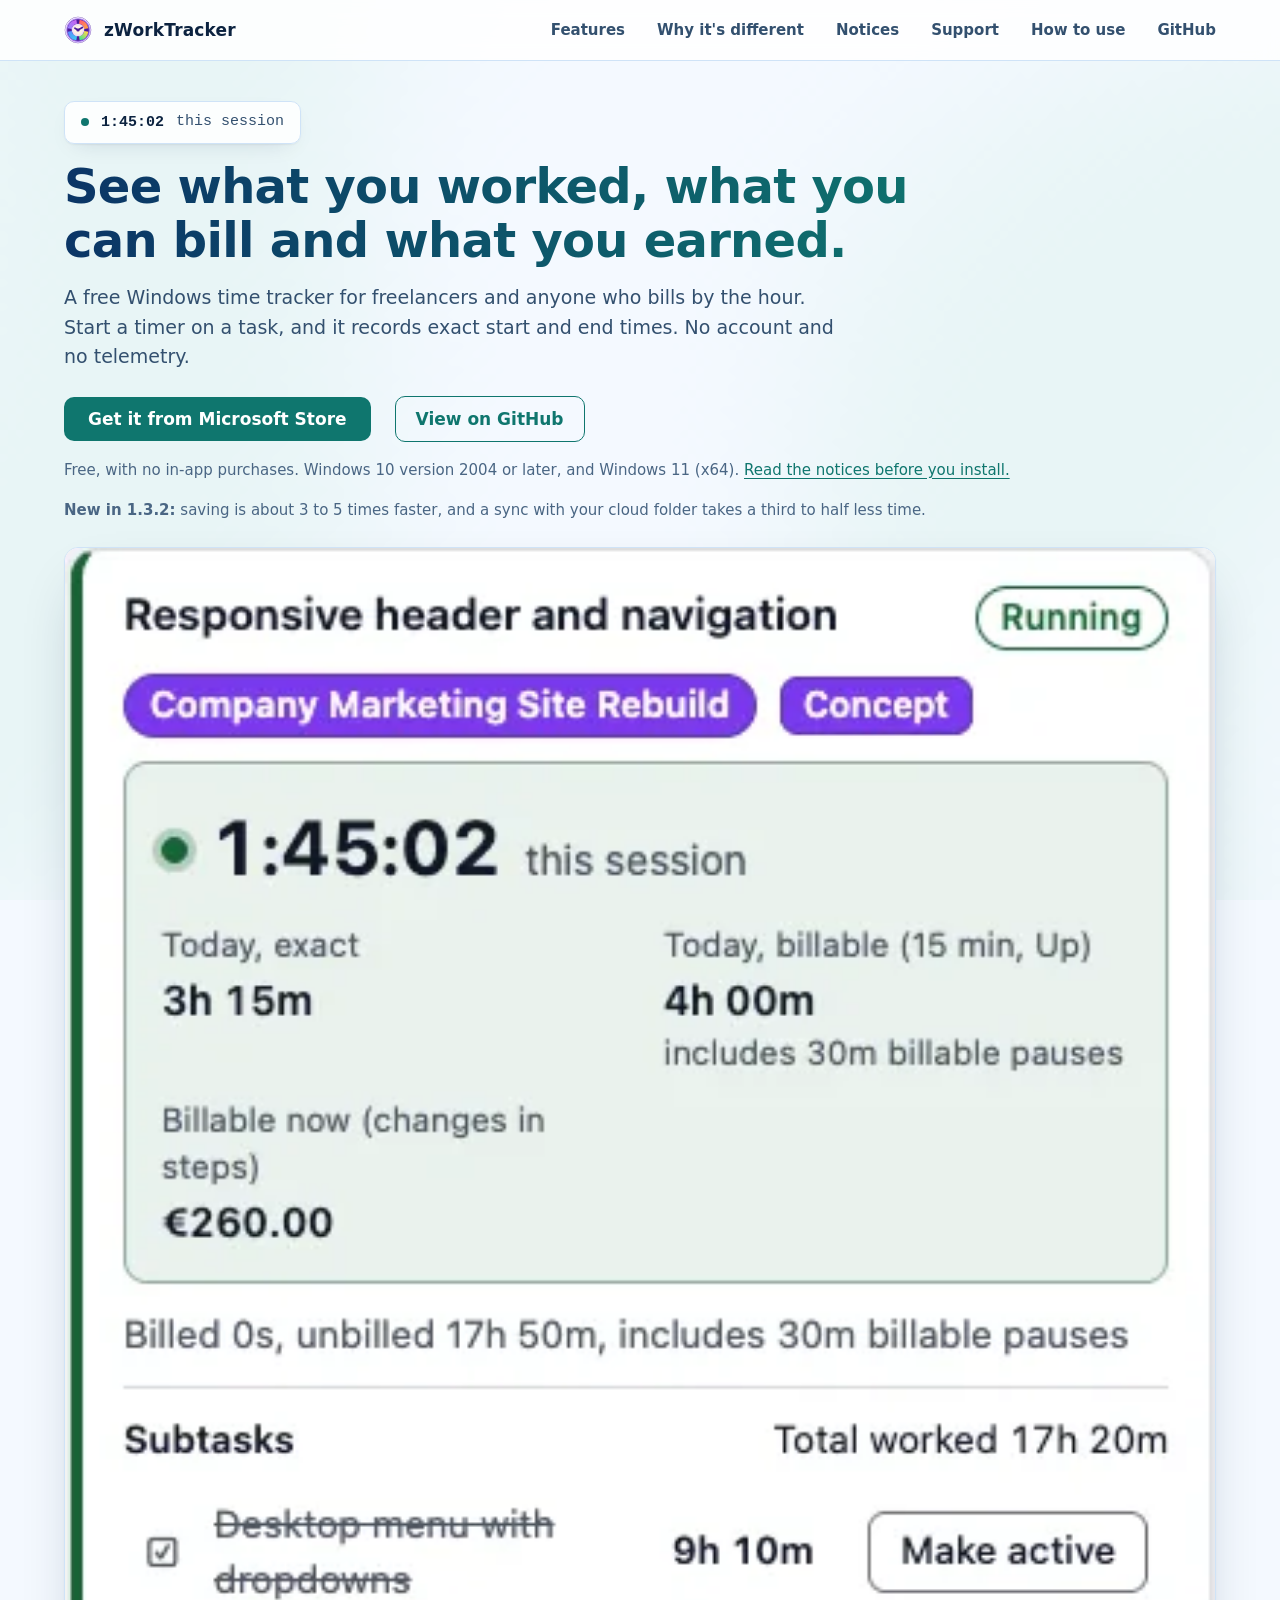
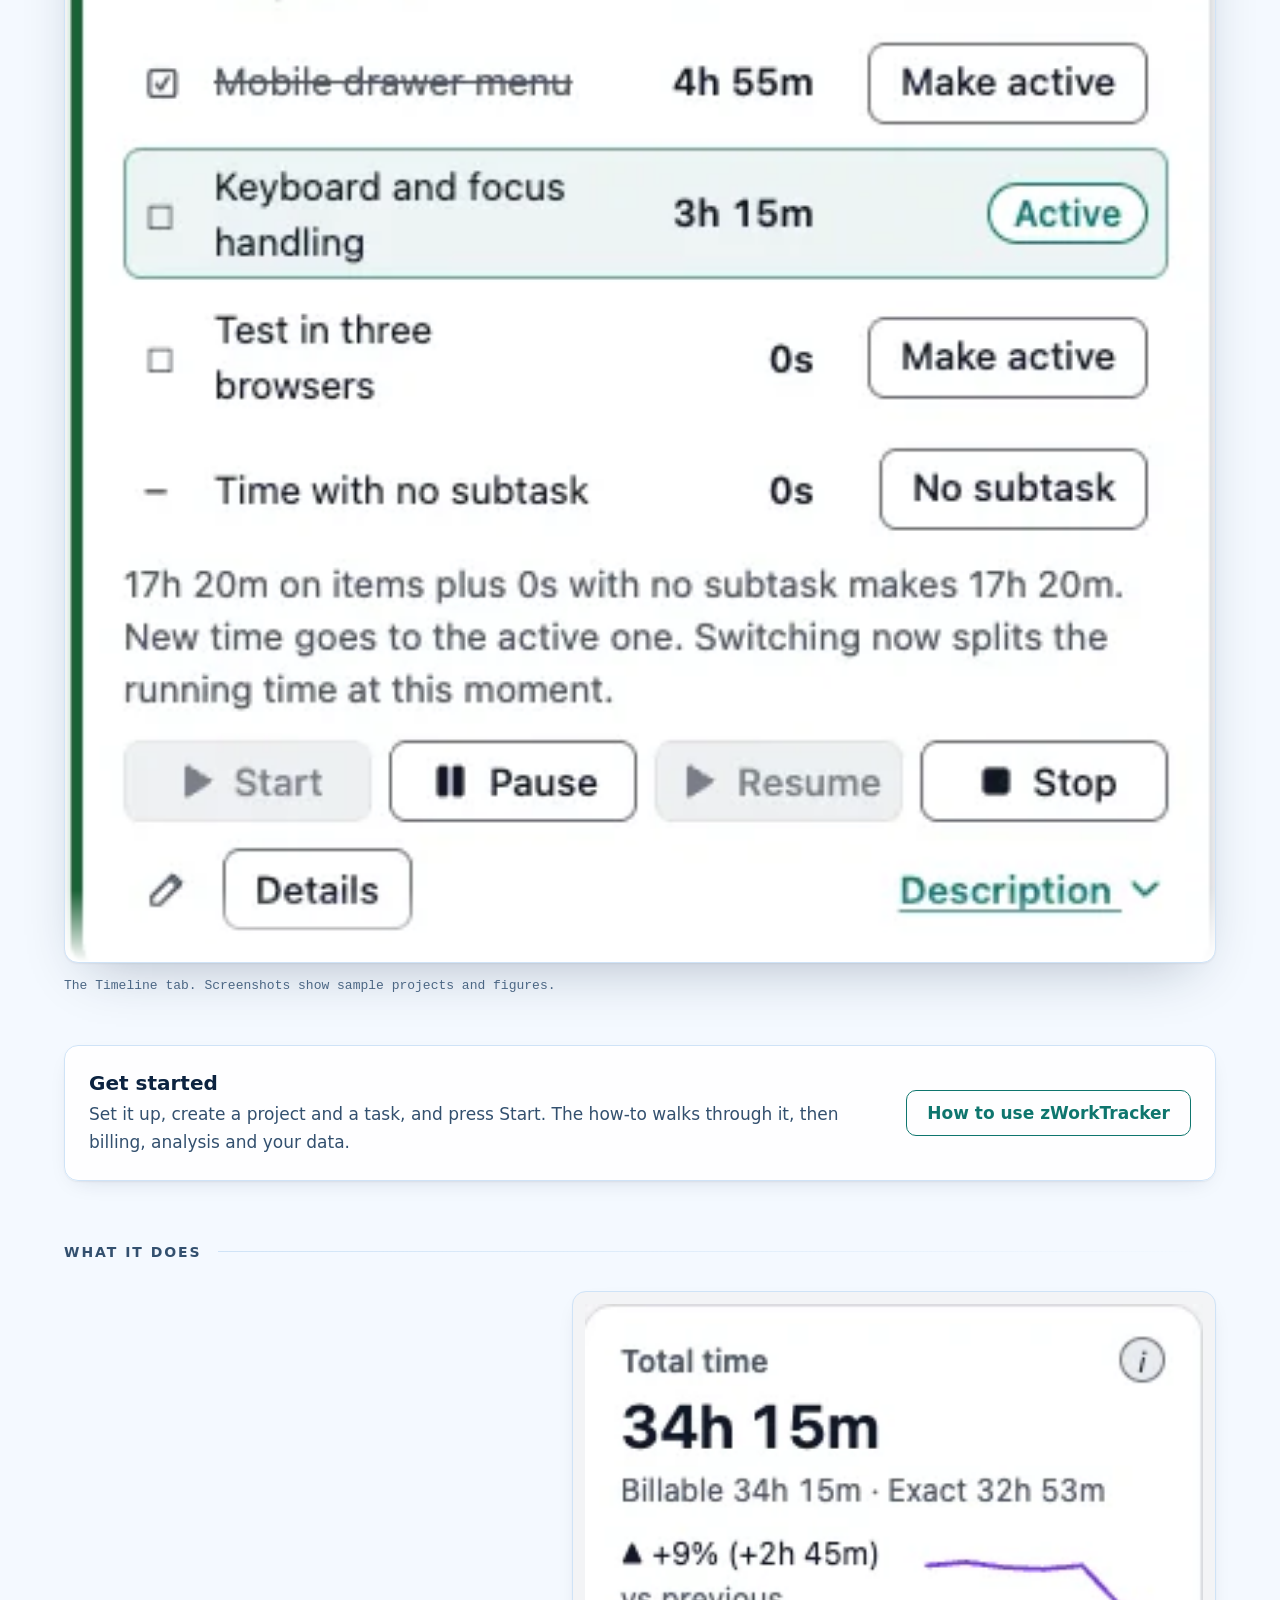
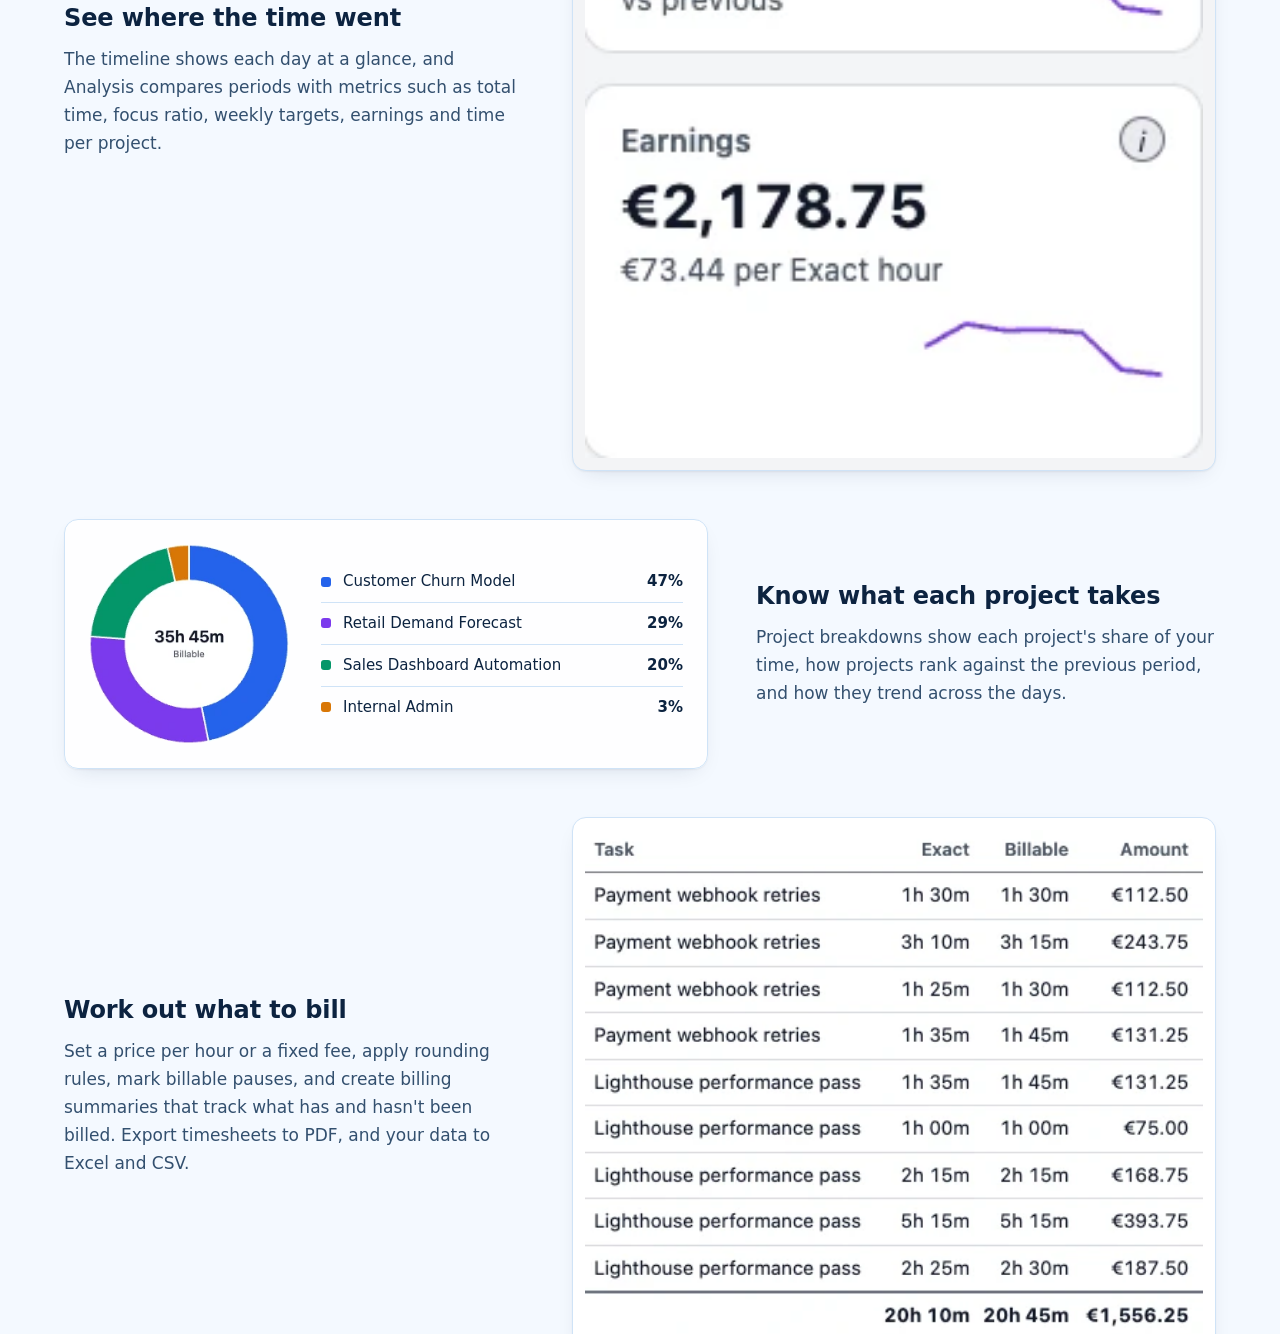
==== commit a1d12c69: "Site: fold the main nav behind a menu button on phones Below 640px the top-bar nav collapses behind " ====
--- a/site/index.html
+++ b/site/index.html
@@ -22,8 +22,10 @@
   <link rel="icon" type="image/svg+xml" href="assets/favicon.svg">
   <link rel="icon" type="image/png" sizes="64x64" href="assets/icon-64.png">
   <link rel="apple-touch-icon" href="assets/apple-touch-icon.png">
+  <script>document.documentElement.classList.add('js')</script>
   <link rel="stylesheet" href="styles.css">
   <script src="liquid.js" defer></script>
+  <script src="nav.js" defer></script>
 </head>
 <body>
   <a class="skip" href="#main">Skip to content</a>
@@ -31,7 +33,8 @@
   <header class="topbar">
     <div class="wrap topbar-in">
       <a class="brand" href="./"><img src="assets/logo.svg" width="28" height="28" alt=""><span>zWorkTracker</span></a>
-      <nav aria-label="Main"><a class="nav-section" href="#features">Features</a><a class="nav-section" href="#different">Why it's different</a><a class="nav-section" href="#notices">Notices</a><a class="nav-section" href="#support">Support</a><a href="howto.html">How to use</a><a href="https://github.com/rustcircle/z-work-tracker">GitHub</a></nav>
+      <button class="nav-toggle" type="button" aria-expanded="false" aria-controls="site-nav" aria-label="Menu"><svg class="i" aria-hidden="true" focusable="false" width="22" height="22" viewBox="0 0 24 24"><path class="bars-top" d="M4 7h16"/><path class="bars-mid" d="M4 12h16"/><path class="bars-bot" d="M4 17h16"/></svg></button>
+      <nav id="site-nav" aria-label="Main"><a class="nav-section" href="#features">Features</a><a class="nav-section" href="#different">Why it's different</a><a class="nav-section" href="#notices">Notices</a><a class="nav-section" href="#support">Support</a><a href="howto.html">How to use</a><a href="https://github.com/rustcircle/z-work-tracker">GitHub</a></nav>
     </div>
   </header>
 
--- a/site/styles.css
+++ b/site/styles.css
@@ -82,6 +82,7 @@
 .topbar nav { display: flex; gap: 32px; font-size: .9375rem; font-weight: 600; }
 .topbar nav a { color: var(--ink-2); text-decoration: none; padding-block: 8px; }
 .topbar nav a:hover { color: var(--accent); }
+.nav-toggle { display: none; }
 
 /* ---------- Intro ---------- */
 .intro { padding-block: 40px 24px; animation: rise .7s cubic-bezier(.2, .8, .2, 1) both; }
@@ -273,6 +274,17 @@
 }
 @media (max-width: 640px) {
   .wrap { padding-inline: 16px; }
+  /* Phone menu (nav.js). Only with JavaScript on; without it the nav stays a row of links. */
+  .js .nav-toggle { display: inline-flex; align-items: center; justify-content: center; width: 44px; height: 44px; margin-right: -10px; padding: 0; color: var(--ink); background: none; border: 0; border-radius: 10px; cursor: pointer; font: inherit; }
+  .js .nav-toggle:hover { color: var(--accent); }
+  .js .nav-toggle path { transition: transform .2s ease, opacity .2s ease; transform-origin: 12px 12px; }
+  .js .topbar.open .bars-top { transform: translateY(5px) rotate(45deg); }
+  .js .topbar.open .bars-mid { opacity: 0; }
+  .js .topbar.open .bars-bot { transform: translateY(-5px) rotate(-45deg); }
+  .js .topbar nav { display: none; position: absolute; top: 100%; left: 0; right: 0; flex-direction: column; gap: 0; padding: 8px 16px 12px; font-size: 1rem; background: var(--surface-solid); border-bottom: 1px solid var(--line); box-shadow: var(--shadow); }
+  .js .topbar.open nav { display: flex; }
+  .js .topbar nav a, .js .topbar nav .nav-section { display: flex; align-items: center; min-height: 44px; padding: 8px 0; }
+  .js .topbar nav a + a { border-top: 1px solid var(--line); }
   .toc-grid { grid-template-columns: minmax(0, 1fr); }
   .doc-figure picture img[src$="timeline.webp"] { max-width: 400px; }
   .doc th, .doc td { padding: 8px 12px; }
